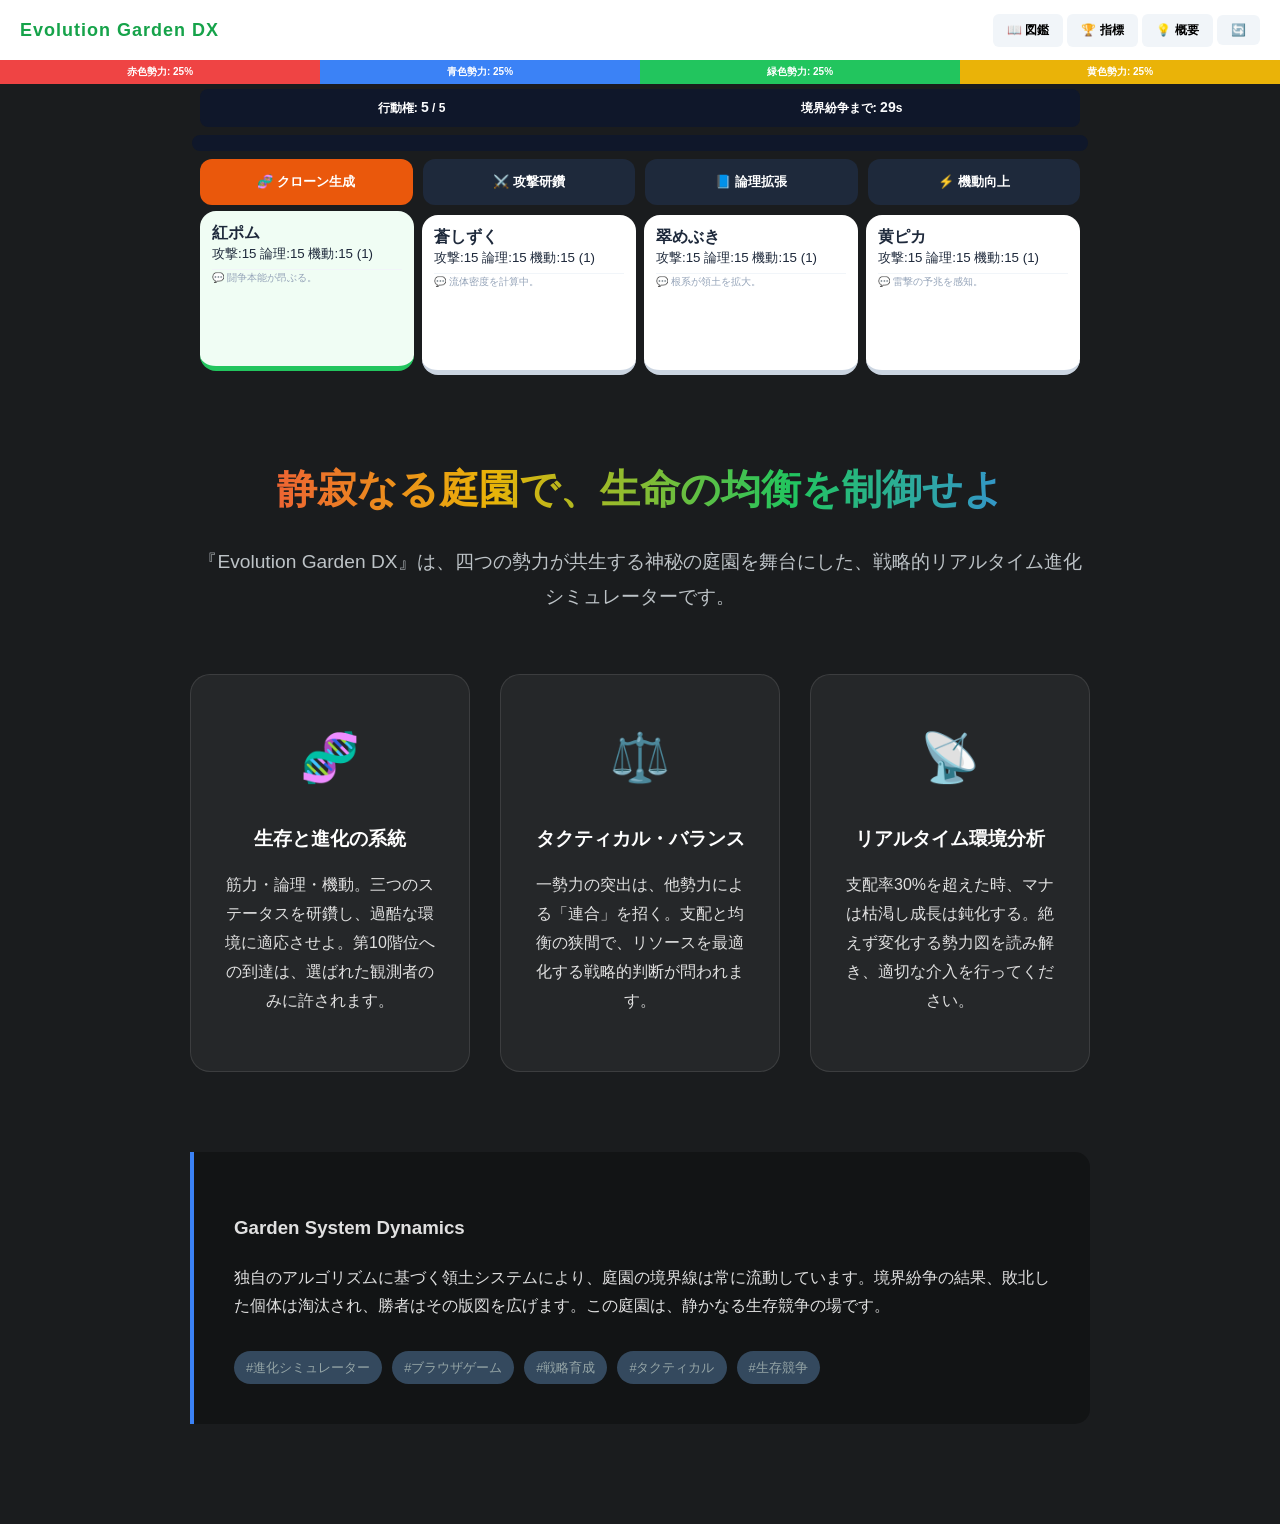
==== game.html @ 656604f1 "adsaa" ====
<!DOCTYPE html>
<html lang="ja">
<head>
    <meta charset="UTF-8">
    <meta name="viewport" content="width=device-width, initial-scale=1.0, maximum-scale=1.0, user-scalable=no">
    
    <title>増殖の庭 Evolution Garden DX | 戦略的生物進化シミュレーション</title>
    <meta name="description" content="四つの血統が支配権を争う、戦略的生物進化シミュレーター。筋力・演算・機動を研鑽し、過酷な生存競争を勝ち抜き、第10階位の進化を目指せ。">
    <meta name="keywords" content="増殖の庭,進化シミュレーション,戦略ゲーム,ブラウザゲーム,PWA,放置ゲーム,生物育成">
    <link rel="manifest" href="manifest.json">
    <meta name="theme-color" content="#2dd4bf">

    <link rel="icon" href="favicon.png" type="image/png">
    <meta property="og:title" content="増殖の庭 Evolution Garden DX | 戦略的生物進化シミュレーション">
    <meta property="og:description" content="四つの血統が支配権を争う、戦略的生物進化シミュレーター。筋力・演算・機動を研鑽し、過酷な生存競争を勝ち抜き、第10階位の進化を目指せ。">
    <meta property="og:image" content="https://calro999.github.io/monster-garden/ogp.jpg">
    <meta property="og:type" content="website">
    <meta name="twitter:card" content="summary_large_image">

    <!--
    <script async src="https://pagead2.googlesyndication.com/pagead/js/adsbygoogle.js?client=ca-pub-1400164447922520"
    crossorigin="anonymous"></script>
    -->
    <meta name="google-site-verification" content="DkCMrOjpxPVzY0T8G34bKQQDsDP9Biu83kk2wfz5hz4" />
     <script type="application/ld+json">
    {
      "@context": "https://schema.org",
      "@type": "SoftwareApplication",
      "name": "増殖の庭 Evolution Garden DX",
      "operatingSystem": "Web Browser",
      "applicationCategory": "GameApplication",
      "offers": { "@type": "Offer", "price": "0", "priceCurrency": "JPY" }
    }
    </script>

    <link rel="stylesheet" href="style.css">
    <link rel="stylesheet" href="info.css">
    <script src="ads-config.js"></script>
    <!-- GD SDK -->
    <script src="gd-sdk.js"></script>

    <style>
        /* 根幹設定 */
        html, body {
            height: auto !important;
            overflow-y: auto !important;
            overflow-x: hidden !important;
            display: block !important;
            margin: 0; padding: 0;
            background-color: #1a1c1e;
        }

        /* バナー配置の修正（高さを250pxに引き上げ） */
        /*
        .side-ad {
            position: fixed;
            top: 100px; /* 前回の300pxから引き上げ */
            height: 600px;        /* ★2. 高さ：ここを指定すると「長すぎる」のを防げます */
            display: none;
            z-index: 9999;
            overflow: hidden;     /* はみ出し防止 */
        }

        @media (min-width: 1280px) {
            .side-ad { display: block; }
            /* 余白の中央に配置する計算式 */
            #ad-side-left { 
                left: calc((50% - 600px) / 2 - 80px); 
            }
            #ad-side-right { 
                right: calc((50% - 600px) / 2 - 80px); 
            }
        }
        */

        .game-screen-wrapper {
            width: 100%;
            height: 100vh;
            height: 100dvh;
            display: flex;
            flex-direction: column;
            overflow: hidden;
            background: #f1f5f9;
        }

        .territory-stats {
            display: flex;
            width: 100%;
            height: 24px;
            background: #0f172a;
            font-size: 10px;
            font-weight: bold;
            line-height: 24px;
            color: #fff;
            overflow: hidden;
            flex-shrink: 0;
        }
        .stat-bar { 
            height: 100%; 
            transition: width 1.5s ease; 
            text-align: center;
            white-space: nowrap;
        }
        .stat-bar.red { background: #ef4444; }
        .stat-bar.blue { background: #3b82f6; }
        .stat-bar.green { background: #22c55e; }
        .stat-bar.yellow { background: #eab308; }

        .game-container {
            flex: 1;
            display: flex;
            flex-direction: column;
            padding: 5px 10px;
            min-height: 0;
            max-width: 900px;
            margin: 0 auto;
            width: 100%;
        }

        .status-header {
            width: 100% !important;
            flex-shrink: 0 !important;
            display: flex !important;
            justify-content: space-around;
            padding: 10px 0;
            margin-bottom: 8px;
            background: #0f172a;
            color: #fff;
            border-radius: 8px;
        }

        #garden-frame {
            flex: 1 !important;
            min-height: 0 !important;
            margin-bottom: 8px !important;
            position: relative;
            background: #334155;
            border: 8px solid #0f172a;
            border-radius: 20px;
            overflow: hidden;
        }

        .game-intro-section {
            padding-top: 40px !important;
            background: #1a1c1e;
        }

        /* モバイル専用レスポンシブ調整 */
        @media (max-width: 768px) {
            .navbar {
                padding: 0 10px;
                height: 50px;
            }
            .logo {
                font-size: 14px;
            }
            .nav-btn {
                padding: 6px 8px;
                font-size: 10px;
            }
            .status-header {
                font-size: 11px;
                padding: 6px 0;
            }
            #act-count, #next-war {
                font-size: 12px;
            }
            .action-bar {
                display: grid;
                grid-template-columns: 1fr 1fr;
                gap: 6px;
                margin-bottom: 8px;
            }
            .action-btn {
                padding: 10px 5px;
                font-size: 11px;
                border-radius: 8px;
            }
            #panels {
                grid-template-columns: 1fr 1fr;
                height: auto;
                max-height: 180px;
                overflow-y: auto;
                gap: 6px;
                padding-bottom: 10px;
            }
            .panel {
                padding: 8px;
                min-height: 80px;
            }
            .log-display {
                font-size: 9px;
                height: 50px;
            }
            #garden-frame {
                border-width: 5px;
            }
        }
    </style>
</head>
<body>

    <!--
    <div id="ad-side-left" class="side-ad"></div>
    <div id="ad-side-right" class="side-ad"></div>
    -->

    <div class="game-screen-wrapper">
        <nav class="navbar">
            <div class="nav-left"><h1 class="logo">Evolution Garden DX</h1></div>
            <div class="nav-right">
                <button class="nav-btn" onclick="openDex()">📖 図鑑</button>
                <button class="nav-btn" onclick="openMissions()">🏆 指標</button>
                <button class="nav-btn btn-hint" onclick="showHint()">💡 概要</button>
                <button class="nav-btn btn-reset" onclick="restartGame()">🔄</button>
            </div>
        </nav>

        <div class="territory-stats">
            <div id="bar-red" class="stat-bar red" style="width: 25%;">赤: 25%</div>
            <div id="bar-blue" class="stat-bar blue" style="width: 25%;">青: 25%</div>
            <div id="bar-green" class="stat-bar green" style="width: 25%;">緑: 25%</div>
            <div id="bar-yellow" class="stat-bar yellow" style="width: 25%;">黄: 25%</div>
        </div>

        <main class="game-container">
            <div class="status-header">
                <div>行動権: <span id="act-count">5</span> / 5</div>
                <div>境界紛争まで: <span id="next-war">30</span>s</div>
            </div>

            <div id="garden-frame">
                <div id="z-red" class="zone red"></div>
                <div id="z-blue" class="zone blue"></div>
                <div id="z-green" class="zone green"></div>
                <div id="z-yellow" class="zone yellow"></div>
                <div id="war-overlay" class="war-overlay">境界紛争勃発</div>
                <div id="monster-layer"></div>
            </div>

            <div class="action-bar">
                <button class="action-btn feed" onclick="feed()">🧬 クローン生成</button>
                <button class="action-btn" onclick="boost('atk')">⚔️ 攻撃研鑽</button>
                <button class="action-btn" onclick="boost('int')">📘 論理拡張</button>
                <button class="action-btn" onclick="boost('agi')">⚡ 機動向上</button>
            </div>

            <div id="panels"></div>
        </main>
    </div>

    <section class="game-intro-section">
        <div class="intro-content">
            <h2 class="intro-title">静寂なる庭園で、生命の均衡を制御せよ</h2>
            <p class="intro-lead">『Evolution Garden DX』は、四つの勢力が共生する神秘の庭園を舞台にした、戦略的リアルタイム進化シミュレーターです。</p>

            <div class="feature-grid">
                <div class="feature-card">
                    <span class="feature-icon">🧬</span>
                    <h3>生存と進化の系統</h3>
                    <p>筋力・論理・機動。三つのステータスを研鑽し、過酷な環境に適応させよ。第10階位への到達は、選ばれた観測者のみに許されます。</p>
                </div>
                <div class="feature-card">
                    <span class="feature-icon">⚖️</span>
                    <h3>タクティカル・バランス</h3>
                    <p>一勢力の突出は、他勢力による「連合」を招く。支配と均衡の狭間で、リソースを最適化する戦略的判断が問われます。</p>
                </div>
                <div class="feature-card">
                    <span class="feature-icon">📡</span>
                    <h3>リアルタイム環境分析</h3>
                    <p>支配率30%を超えた時、マナは枯渇し成長は鈍化する。絶えず変化する勢力図を読み解き、適切な介入を行ってください。</p>
                </div>
            </div>

            <div class="detailed-info">
                <h3>Garden System Dynamics</h3>
                <p>独自のアルゴリズムに基づく領土システムにより、庭園の境界線は常に流動しています。境界紛争の結果、敗北した個体は淘汰され、勝者はその版図を広げます。この庭園は、静かなる生存競争の場です。</p>
                <div class="seo-keywords">
                    <span>#進化シミュレーター</span> <span>#ブラウザゲーム</span> <span>#戦略育成</span> <span>#タクティカル</span> <span>#生存競争</span>
                </div>
            </div>
        </div>
    </section>

    <div id="dex-modal" class="modal" onclick="closeDex()">
        <div class="modal-content" onclick="event.stopPropagation()">
            <span class="close-btn" onclick="closeDex()">&times;</span>
            <h2 class="modal-title">生命進化系統図</h2>
            <div class="table-wrapper"><table class="dex-table"><tbody id="dex-body"></tbody></table></div>
        </div>
    </div>

    <div id="missions-modal" class="modal" onclick="closeMissions()">
        <div class="modal-content" onclick="event.stopPropagation()">
            <span class="close-btn" onclick="closeMissions()">&times;</span>
            <h2 class="modal-title">現行の観測指標</h2>
            <ul id="missions-list"></ul>
        </div>
    </div>

    <script src="script.js"></script>
<script src="script.js"></script>

    <script defer src="/_vercel/insights/script.js"></script>
</body>

</html>
---- style.css ----
:root { --bg: #f1f5f9; }
body { margin: 0; padding: 0; font-family: "Helvetica Neue", Arial, sans-serif; background: var(--bg); height: 100vh; overflow: hidden; display: flex; flex-direction: column; color: #1e293b; }

.navbar { height: 60px; background: #fff; display: flex; justify-content: space-between; align-items: center; padding: 0 20px; box-shadow: 0 2px 10px rgba(0,0,0,0.1); z-index: 100; }
.logo { color: #16a34a; font-size: 18px; font-weight: bold; letter-spacing: 1px; }
.nav-btn { padding: 8px 14px; border: none; border-radius: 6px; background: #f1f5f9; cursor: pointer; font-size: 12px; font-weight: bold; transition: 0.2s; }
.nav-btn:hover { background: #e2e8f0; }

.status-header { display: flex; justify-content: space-around; width: 100%; padding: 10px; background: #0f172a; color: #94a3b8; font-size: 12px; font-weight: bold; }
#act-count, #next-war { color: #f8fafc; font-size: 14px; }

.game-container { flex: 1; display: flex; flex-direction: column; align-items: center; padding: 10px; box-sizing: border-box; }

#garden-frame { 
    width: 100%; max-width: 900px; flex: 1; background: #334155; border: 10px solid #0f172a; border-radius: 24px; position: relative; overflow: hidden; margin-bottom: 12px;
}
.zone { position: absolute; transition: 1.5s cubic-bezier(0.4, 0, 0.2, 1); }
.zone.red { background: #fecaca; } .zone.blue { background: #bae6fd; } .zone.green { background: #bbf7d0; } .zone.yellow { background: #fef08a; }

.monster { position: absolute; width: 26px; height: 26px; background: currentColor; display: flex; justify-content: center; align-items: center; transition: left 2.1s ease-in-out, top 2.1s ease-in-out; filter: drop-shadow(0 4px 6px rgba(0,0,0,0.3)); pointer-events: auto; }
.monster::after { content: "● ●"; font-size: 6px; color: rgba(255,255,255,0.7); position: absolute; top: 5px; }

/* 形状定義 */
.shape-0 { border-radius: 4px; } .shape-1 { border-radius: 50% 50% 0 0; } .shape-2 { clip-path: polygon(50% 0%, 100% 100%, 0% 100%); }
.shape-3 { transform: rotate(45deg); } .shape-4 { border-radius: 50%; } .shape-5 { border: 2px solid white; box-sizing: border-box; }
.shape-6 { border-radius: 10% 40%; } .shape-7 { clip-path: polygon(50% 0, 100% 50%, 50% 100%, 0 50%); } 
.shape-8 { box-shadow: 0 0 15px white; scale: 1.2; } .shape-9 { border-radius: 50%; animation: pulse 1s infinite alternate; box-shadow: 0 0 20px currentColor; }
@keyframes pulse { from { opacity: 0.7; transform: scale(1.1); } to { opacity: 1; transform: scale(1.3); } }

.action-bar { display: flex; gap: 10px; margin-bottom: 10px; width: 100%; max-width: 900px; }
.action-btn { flex: 1; padding: 14px; border: none; border-radius: 12px; background: #1e293b; color: white; font-weight: bold; cursor: pointer; font-size: 13px; transition: 0.2s; }
.action-btn.feed { background: #ea580c; }
.action-btn:active { transform: scale(0.95); }

#panels { width: 100%; max-width: 900px; height: 160px; display: grid; grid-template-columns: repeat(4, 1fr); gap: 8px; }
.panel { background: white; border-radius: 16px; padding: 12px; border-bottom: 5px solid #cbd5e1; cursor: pointer; transition: 0.3s; overflow: hidden; }
.panel.selected { border-color: #22c55e; background: #f0fdf4; transform: translateY(-4px); }
.log-display { font-size: 10px; color: #64748b; margin-top: 6px; height: 85px; overflow-y: auto; border-top: 1px solid #f1f5f9; line-height: 1.5; }

.modal { display: none; position: fixed; inset: 0; background: rgba(0,0,0,0.85); z-index: 1000; justify-content: center; align-items: center; }
.modal-content { background: white; padding: 25px; border-radius: 24px; width: 90%; max-width: 700px; max-height: 85vh; overflow-y: auto; }
.war-overlay { position: absolute; inset: 0; background: rgba(220, 38, 38, 0.4); display: flex; justify-content: center; align-items: center; color: white; font-size: 40px; font-weight: 900; opacity: 0; z-index: 100; pointer-events: none; transition: 0.5s; letter-spacing: 4px; }
.war-overlay.active { opacity: 1; }
.buff-notice { position: fixed; top: 80px; left: 50%; transform: translateX(-50%); background: #22c55e; color: white; padding: 12px 24px; border-radius: 40px; font-weight: bold; box-shadow: 0 4px 15px rgba(0,0,0,0.2); display: none; z-index: 2000; }

.dex-table { width: 100%; border-collapse: collapse; }
.dex-table td { padding: 15px; border-bottom: 1px solid #eee; }
.censored { color: #ccc; }
---- info.css ----
/* 紹介セクション用スタイル */
.game-intro-section {
    background: linear-gradient(180deg, #1a1c1e 0%, #2c3e50 100%);
    color: #e0e0e0;
    padding: 100px 20px;
    font-family: 'Helvetica Neue', Arial, sans-serif;
    line-height: 1.8;
}

.intro-content {
    max-width: 900px;
    margin: 0 auto;
    text-align: center;
}

.intro-title {
    font-size: 2.5rem;
    background: linear-gradient(to right, #ef4444, #eab308, #22c55e, #3b82f6);
    -webkit-background-clip: text;
    -webkit-text-fill-color: transparent;
    margin-bottom: 20px;
    font-weight: 800;
}

.intro-lead {
    font-size: 1.2rem;
    color: #bdc3c7;
    margin-bottom: 60px;
}

.feature-grid {
    display: grid;
    grid-template-columns: repeat(auto-fit, minmax(250px, 1fr));
    gap: 30px;
    margin-bottom: 80px;
}

.feature-card {
    background: rgba(255, 255, 255, 0.05);
    padding: 40px 30px;
    border-radius: 20px;
    border: 1px solid rgba(255, 255, 255, 0.1);
    transition: transform 0.3s ease;
}

.feature-card:hover {
    transform: translateY(-10px);
    border-color: rgba(255, 255, 255, 0.3);
}

.feature-icon {
    font-size: 3rem;
    display: block;
    margin-bottom: 20px;
}

.feature-card h3 {
    color: #fff;
    margin-bottom: 15px;
}

.detailed-info {
    text-align: left;
    background: rgba(0, 0, 0, 0.3);
    padding: 40px;
    border-left: 4px solid #3b82f6;
    border-radius: 0 15px 15px 0;
}

.seo-keywords {
    margin-top: 30px;
    display: flex;
    flex-wrap: wrap;
    gap: 10px;
}

.seo-keywords span {
    font-size: 0.8rem;
    background: #34495e;
    padding: 5px 12px;
    border-radius: 20px;
    color: #95a5a6;
}

/* スクロールを許可するための修正 */
body {
    overflow-y: auto !important; /* ゲーム画面でhiddenにしていた場合は解除 */
}
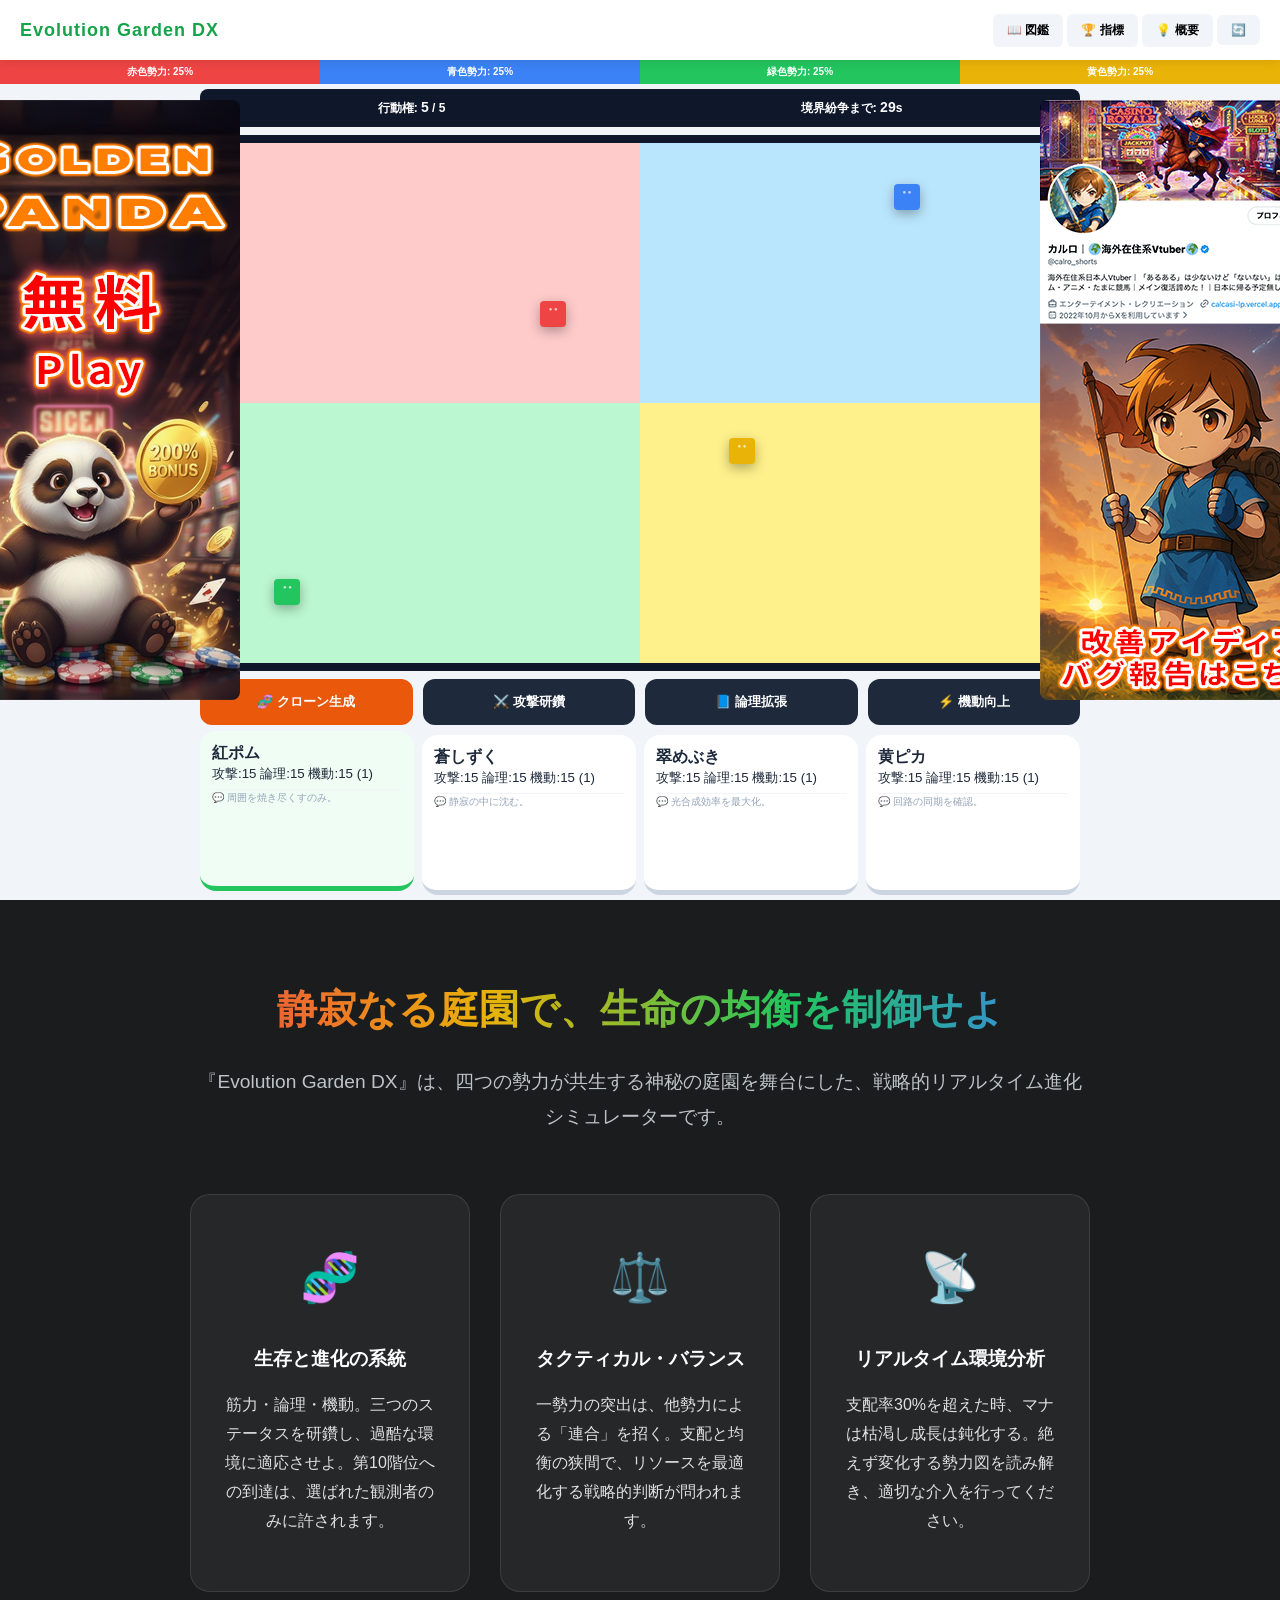
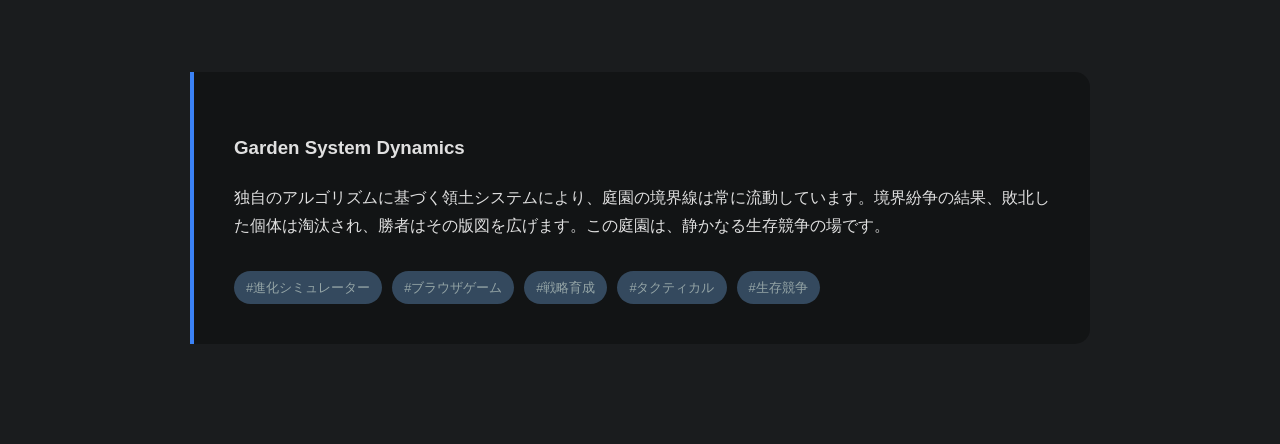
==== commit 9d9c89f7: "任意のコミットメッセージ" ====
--- a/game.html
+++ b/game.html
@@ -17,10 +17,8 @@
     <meta property="og:type" content="website">
     <meta name="twitter:card" content="summary_large_image">
 
-    <!--
     <script async src="https://pagead2.googlesyndication.com/pagead/js/adsbygoogle.js?client=ca-pub-1400164447922520"
     crossorigin="anonymous"></script>
-    -->
     <meta name="google-site-verification" content="DkCMrOjpxPVzY0T8G34bKQQDsDP9Biu83kk2wfz5hz4" />
      <script type="application/ld+json">
     {
@@ -36,8 +34,6 @@
     <link rel="stylesheet" href="style.css">
     <link rel="stylesheet" href="info.css">
     <script src="ads-config.js"></script>
-    <!-- GD SDK -->
-    <script src="gd-sdk.js"></script>
 
     <style>
         /* 根幹設定 */
@@ -51,7 +47,6 @@
         }
 
         /* バナー配置の修正（高さを250pxに引き上げ） */
-        /*
         .side-ad {
             position: fixed;
             top: 100px; /* 前回の300pxから引き上げ */
@@ -71,7 +66,6 @@
                 right: calc((50% - 600px) / 2 - 80px); 
             }
         }
-        */
 
         .game-screen-wrapper {
             width: 100%;
@@ -200,10 +194,8 @@
 </head>
 <body>
 
-    <!--
     <div id="ad-side-left" class="side-ad"></div>
     <div id="ad-side-right" class="side-ad"></div>
-    -->
 
     <div class="game-screen-wrapper">
         <nav class="navbar">
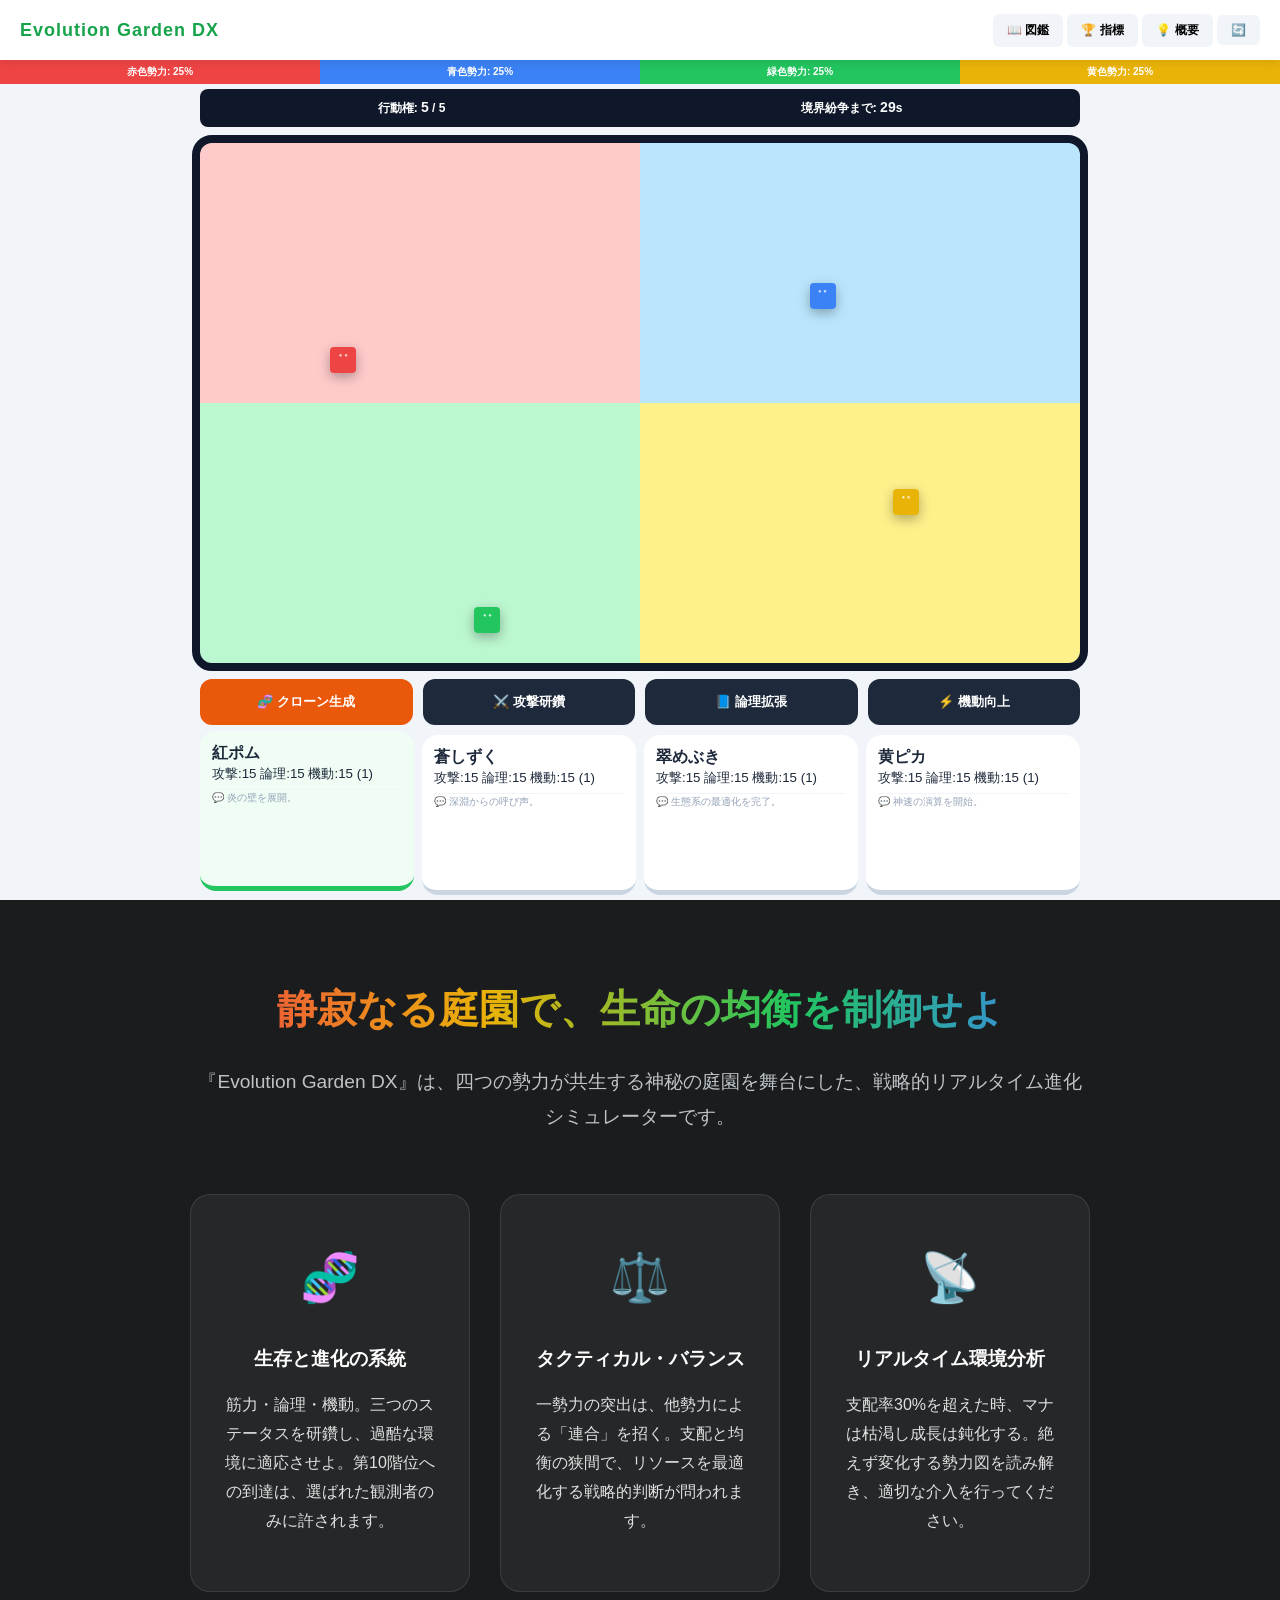
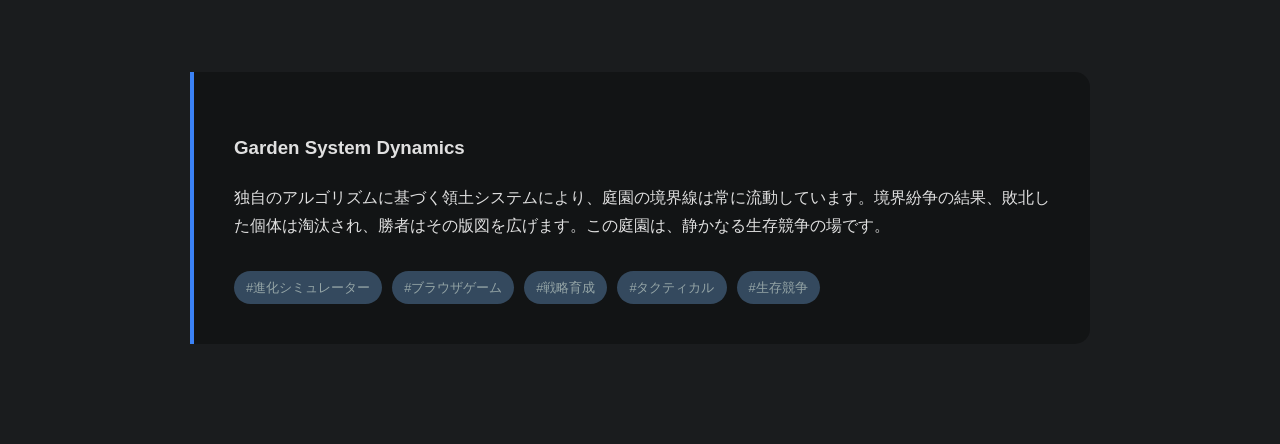
==== commit 8408bb69: "任意のコミッジ" ====
--- a/game.html
+++ b/game.html
@@ -17,8 +17,8 @@
     <meta property="og:type" content="website">
     <meta name="twitter:card" content="summary_large_image">
 
-    <script async src="https://pagead2.googlesyndication.com/pagead/js/adsbygoogle.js?client=ca-pub-1400164447922520"
-    crossorigin="anonymous"></script>
+    <!-- GD SDK -->
+    <script src="gd-sdk.js"></script>
     <meta name="google-site-verification" content="DkCMrOjpxPVzY0T8G34bKQQDsDP9Biu83kk2wfz5hz4" />
      <script type="application/ld+json">
     {
@@ -46,26 +46,7 @@
             background-color: #1a1c1e;
         }
 
-        /* バナー配置の修正（高さを250pxに引き上げ） */
-        .side-ad {
-            position: fixed;
-            top: 100px; /* 前回の300pxから引き上げ */
-            height: 600px;        /* ★2. 高さ：ここを指定すると「長すぎる」のを防げます */
-            display: none;
-            z-index: 9999;
-            overflow: hidden;     /* はみ出し防止 */
-        }
-
-        @media (min-width: 1280px) {
-            .side-ad { display: block; }
-            /* 余白の中央に配置する計算式 */
-            #ad-side-left { 
-                left: calc((50% - 600px) / 2 - 80px); 
-            }
-            #ad-side-right { 
-                right: calc((50% - 600px) / 2 - 80px); 
-            }
-        }
+
 
         .game-screen-wrapper {
             width: 100%;
@@ -194,8 +175,7 @@
 </head>
 <body>
 
-    <div id="ad-side-left" class="side-ad"></div>
-    <div id="ad-side-right" class="side-ad"></div>
+
 
     <div class="game-screen-wrapper">
         <nav class="navbar">
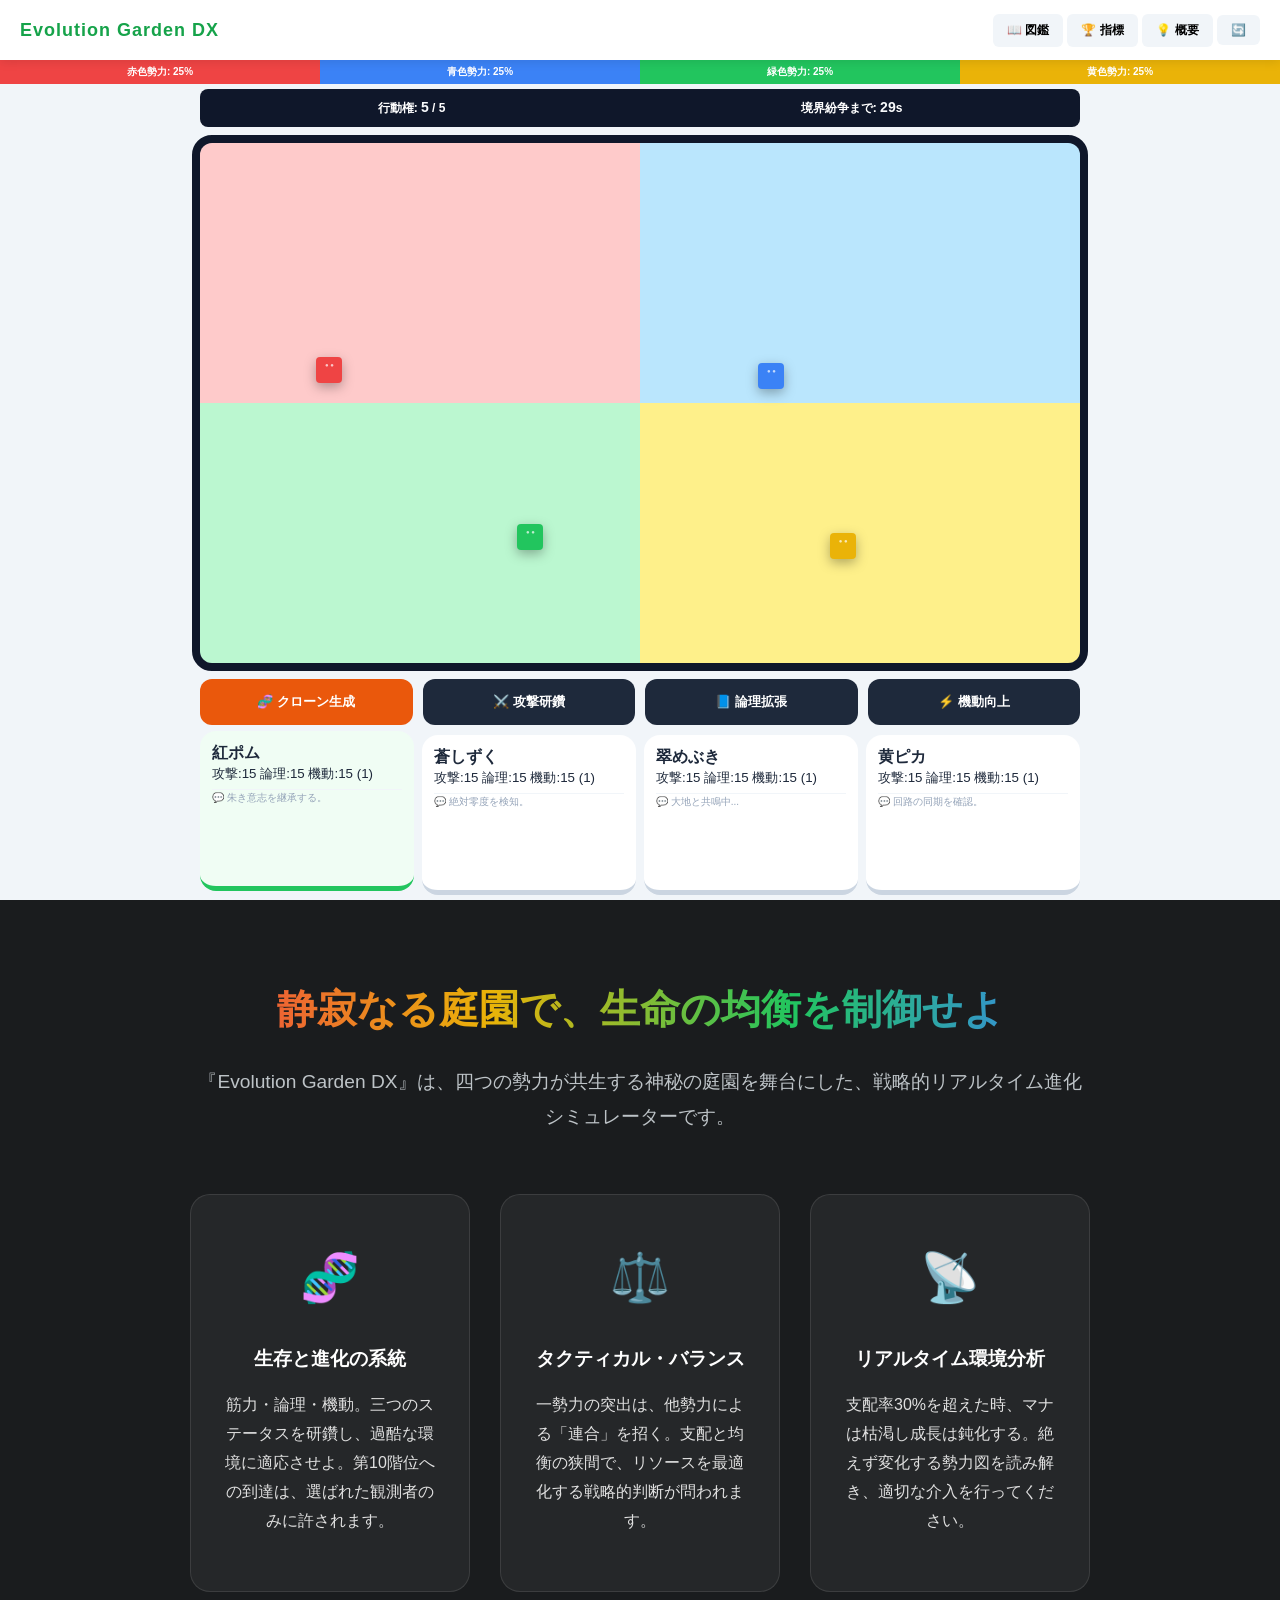
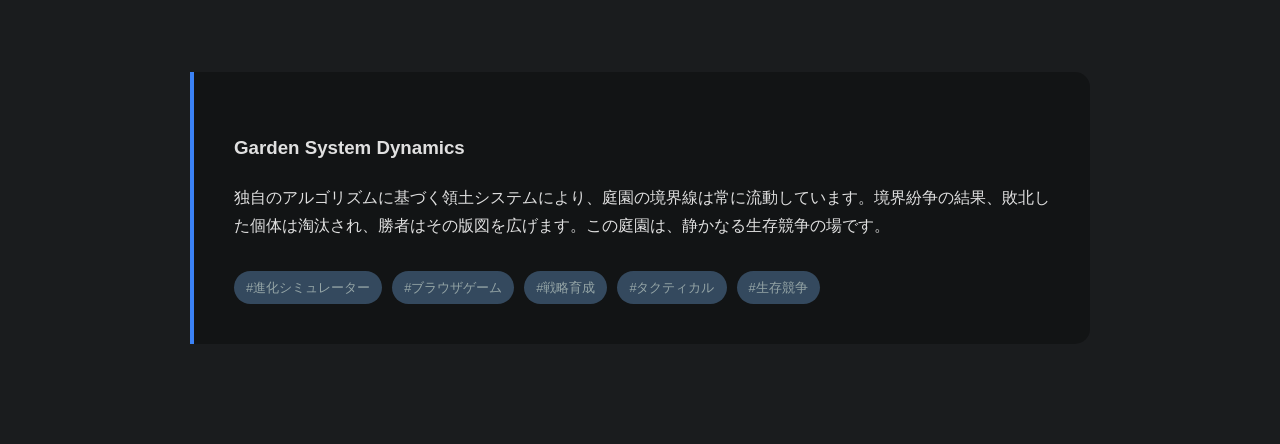
==== commit f3360674: "adsense" ====
--- a/game.html
+++ b/game.html
@@ -172,6 +172,10 @@
             }
         }
     </style>
+
+    <script async src="https://pagead2.googlesyndication.com/pagead/js/adsbygoogle.js?client=ca-pub-6242776978959938"
+     crossorigin="anonymous"></script>
+     
 </head>
 <body>
 
